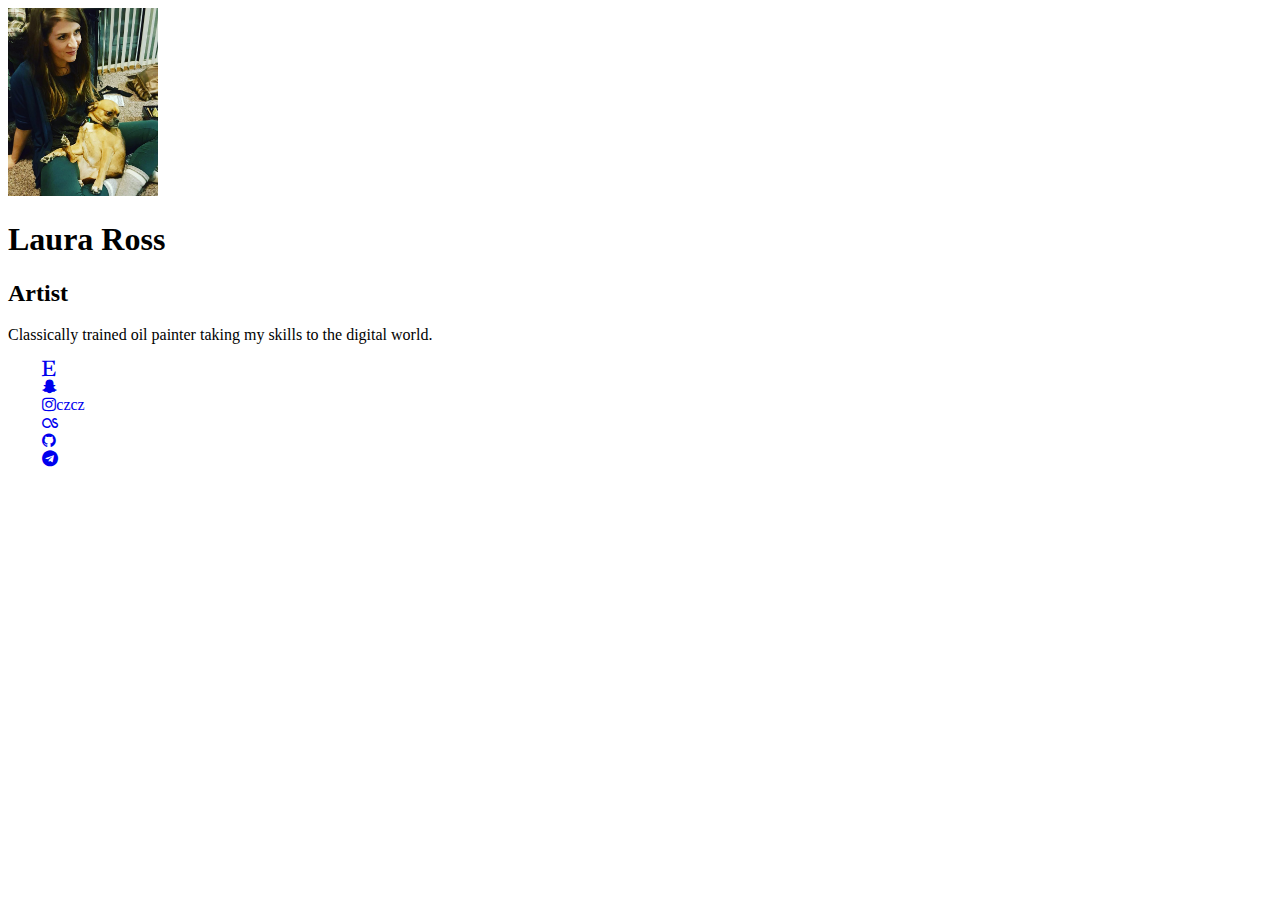
==== student-files/Laura Ross/index.html @ 4d1f46e8 "updated index" ====
<!DOCTYPE html>
<html lang="en">
<head>
    <meta charset="UTF-8">
    <title>Title</title>

    <link rel="stylesheet" href="https://maxcdn.bootstrapcdn.com/font-awesome/4.7.0/css/font-awesome.min.css">

</head>
<body>




<img src="IMGs/meanddog.png" style="width:150px;">



<h1>Laura Ross</h1>
<h2>Artist</h2>
<p>Classically trained oil painter taking my skills to the digital world.</p>



<ul class="fa-ul">
    <li><a href="blank"><i class="fa fa-etsy" aria-hidden="true"></i></a></li>

    <li><a href="blank"><i class="fa fa-snapchat-ghost" aria-hidden="true"></i></a></li>

    <li><a href="blank"><i class="fa fa-instagram" aria-hidden="true">czcz</i></a></li>

    <li><a href="blank"><i class="fa fa-lastfm" aria-hidden="true"></i></a></li>

    <li><a href="blank"><i class="fa fa-github" aria-hidden="true"></i></a></li>

    <li><a href="blank"><i class="fa fa-telegram" aria-hidden="true"></i></a></li>

</ul>

</body>
</html>
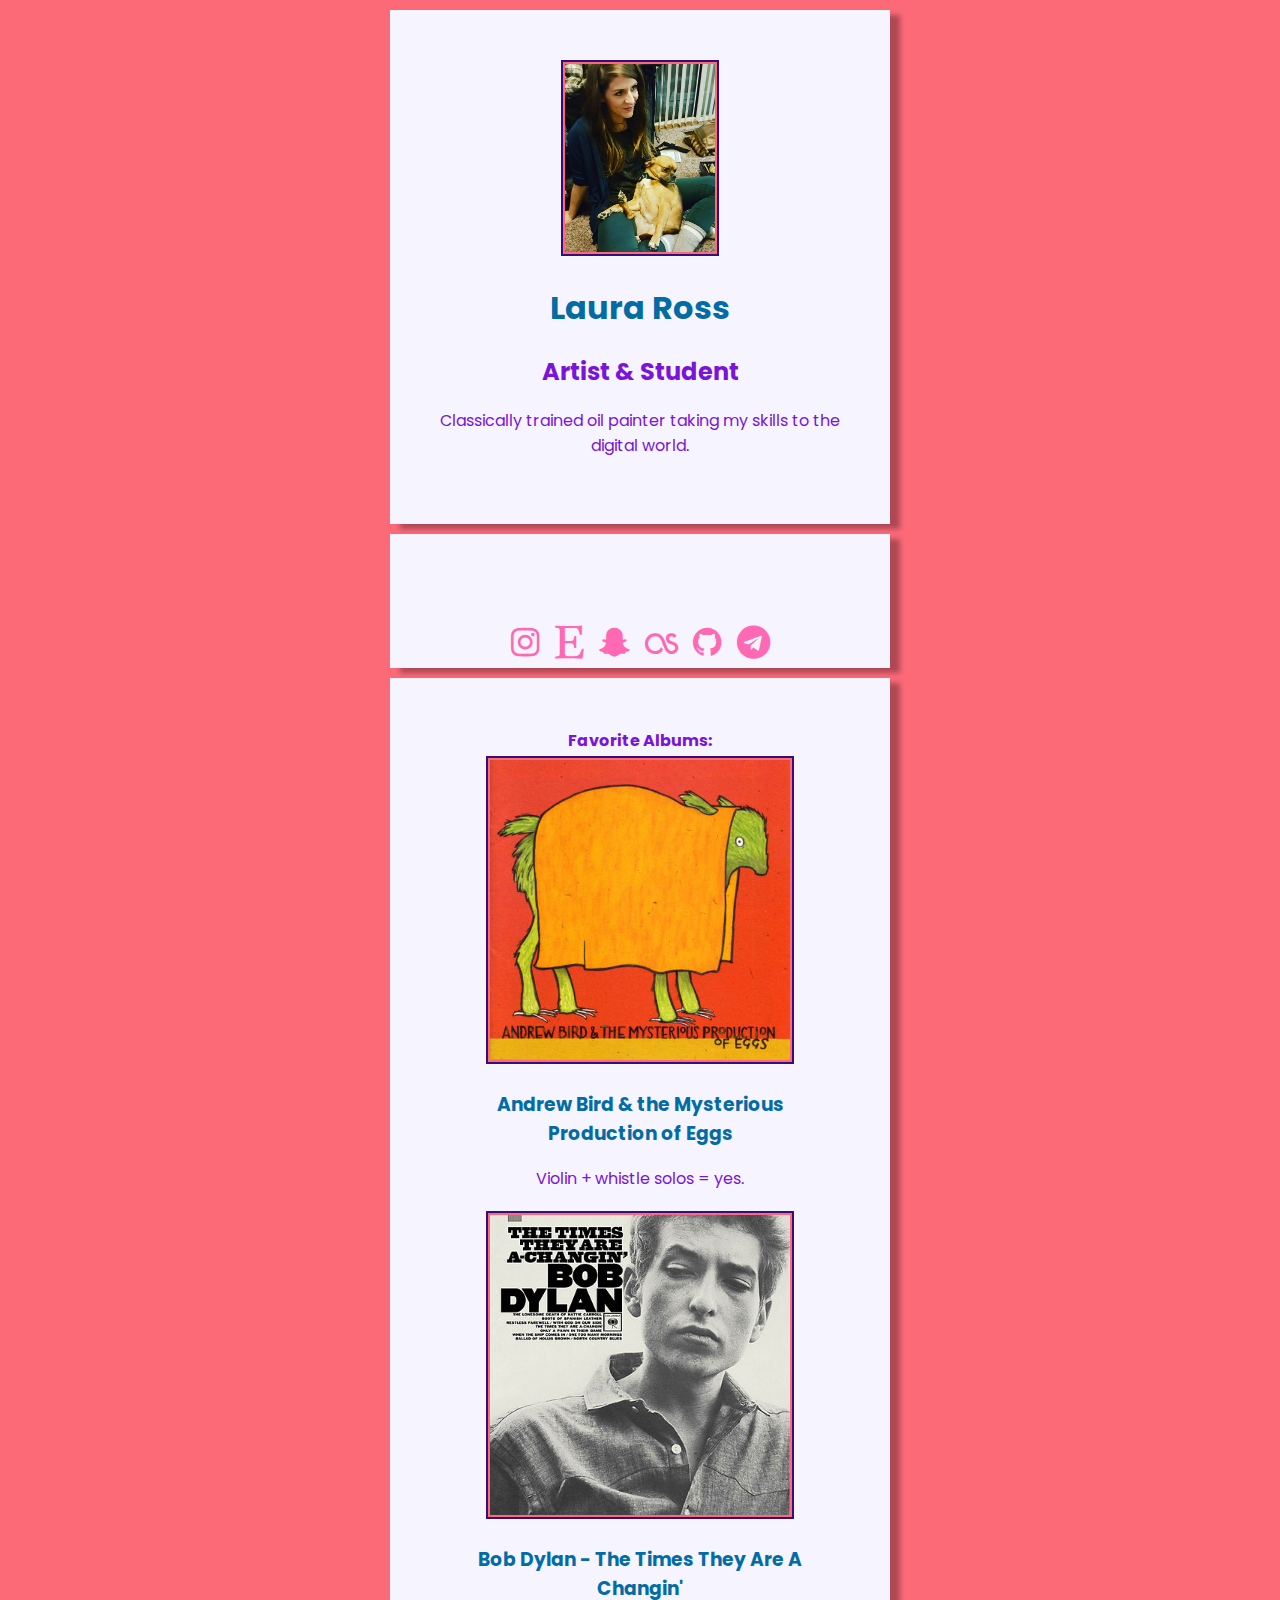
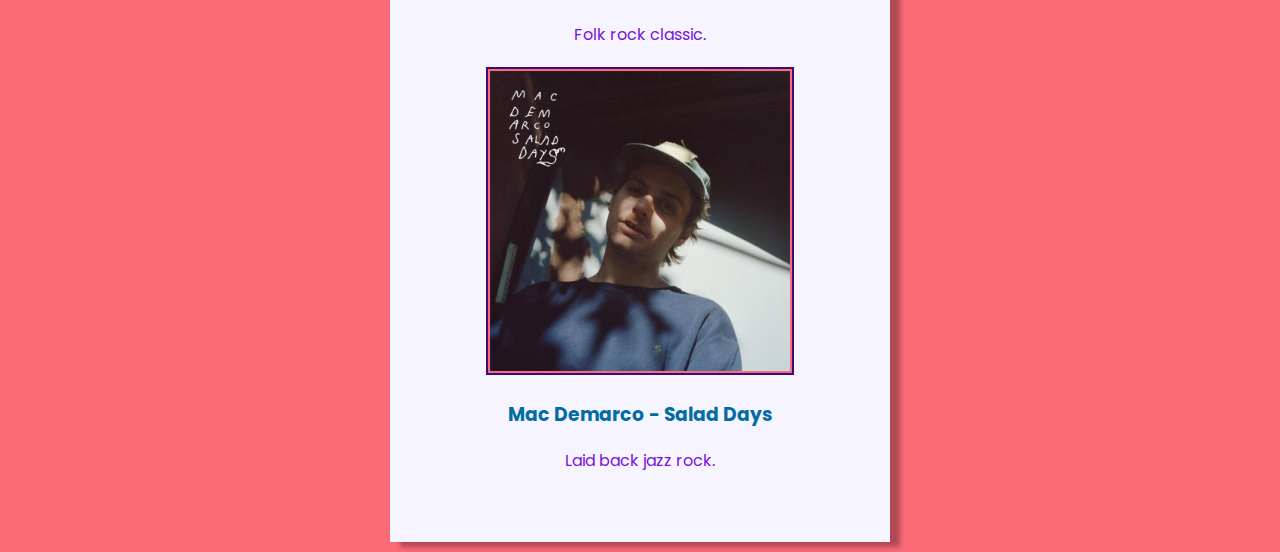
==== commit 2a39a4d5: "added css page" ====
--- a/student-files/Laura Ross/index.html
+++ b/student-files/Laura Ross/index.html
@@ -2,40 +2,82 @@
 <html lang="en">
 <head>
     <meta charset="UTF-8">
-    <title>Title</title>
+    <title>Laura Ross</title>
 
     <link rel="stylesheet" href="https://maxcdn.bootstrapcdn.com/font-awesome/4.7.0/css/font-awesome.min.css">
+    <link href="https://fonts.googleapis.com/css?family=Poppins" rel="stylesheet">
+    <link rel="stylesheet" type="text/css" href="indexstyle.css">
 
 </head>
 <body>
 
 
-
-
-<img src="IMGs/meanddog.png" style="width:150px;">
+    <div class="card"><img src="IMGs/meanddog.png" style="width:150px;">
 
 
 
-<h1>Laura Ross</h1>
-<h2>Artist</h2>
-<p>Classically trained oil painter taking my skills to the digital world.</p>
+        <h1>Laura Ross</h1>
+        <h2>Artist & Student</h2>
+        <p>Classically trained oil painter taking my skills to the digital world.</p></div>
+    <div class="card social"><ul class="fa-ul">
+
+        <li><a href="blank"><i class="fa fa-instagram" aria-hidden="true"></i></a></li>
+
+        <li><a href="blank"><i class="fa fa-etsy" aria-hidden="true"></i></a></li>
+
+        <li><a href="blank"><i class="fa fa-snapchat-ghost" aria-hidden="true"></i></a></li>
+
+        <li><a href="blank"><i class="fa fa-lastfm" aria-hidden="true"></i></a></li>
+
+        <li><a href="blank"><i class="fa fa-github" aria-hidden="true"></i></a></li>
+
+        <li><a href="blank"><i class="fa fa-telegram" aria-hidden="true"></i></a></li>
+
+    </ul></div>
+    <div class="card"><table>
+        <caption><strong>Favorite Albums:</strong></caption>
+        <tbody>
+        <tr>
+            <td>
+                <img src="IMGs/bird.jpg" alt="Andrew Bird" width="300">
+
+                <h3>Andrew Bird & the Mysterious Production of Eggs</h3>
+
+                <p>Violin + whistle solos = yes.</p>
+
+        <tr>
+            <td>
+                <img src="IMGs/bob.jpg" alt="Bob Dylan" width="300">
+
+                <h3>Bob Dylan - The Times They Are A Changin'</h3>
+
+                <p>Folk rock classic.</p>
+            </td>
+        </tr>
+        <tr>
+            <td>
+                <img src="IMGs/mac.jpg" width="300" alt="Mac Demarco">
+
+                <h3>Mac Demarco - Salad Days</h3>
+
+                <p>Laid back jazz rock.</p>
+            </td>
+        </tr>
+        </tbody>
+    </table></div>
 
 
 
-<ul class="fa-ul">
-    <li><a href="blank"><i class="fa fa-etsy" aria-hidden="true"></i></a></li>
 
-    <li><a href="blank"><i class="fa fa-snapchat-ghost" aria-hidden="true"></i></a></li>
 
-    <li><a href="blank"><i class="fa fa-instagram" aria-hidden="true">czcz</i></a></li>
 
-    <li><a href="blank"><i class="fa fa-lastfm" aria-hidden="true"></i></a></li>
 
-    <li><a href="blank"><i class="fa fa-github" aria-hidden="true"></i></a></li>
 
-    <li><a href="blank"><i class="fa fa-telegram" aria-hidden="true"></i></a></li>
 
-</ul>
+
+
+
+
 
 </body>
 </html>--- a/student-files/Laura Ross/indexstyle.css
+++ b/student-files/Laura Ross/indexstyle.css
@@ -0,0 +1,41 @@
+h1 {
+    color: #036ca5;
+    style: bold;
+}
+h3 {
+    color: #036ca5;
+}
+body {
+    font-family: 'Poppins', sans-serif;
+    background-color:#fc6a78;
+    color: #7a15d8;
+}
+a {
+    color: hotpink;
+}
+a:hover {
+    background-color: #fff;
+}
+.card {
+    width: 400px;
+    margin: 10px auto;
+
+    padding: 50px;
+    background-color: #f6f4ff;
+    box-shadow: 10px 5px 5px #af4854;
+    text-align: center;
+}
+img {
+    padding: 2px;
+    border: 2px solid #370c7c;
+    background-color: #fc6a78;
+}
+.social {
+    font-size: 25pt;
+    letter-spacing: 15px;
+}
+li {
+
+    float: left;
+
+}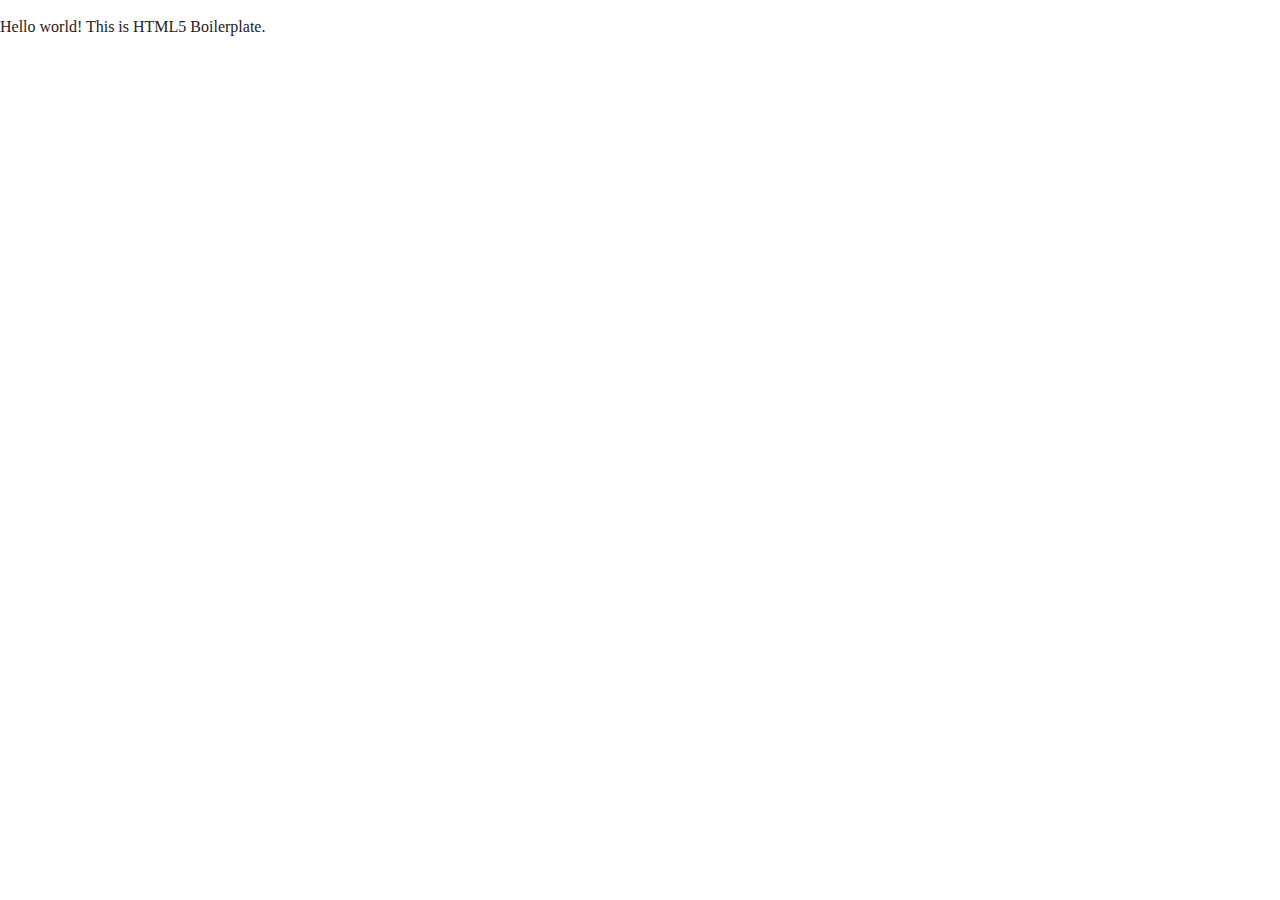
==== commit ddbbaeaf: "worked on index and added apple watch positioning exercise" ====
--- a/student-files/Laura Ross/index.html
+++ b/student-files/Laura Ross/index.html
@@ -1,83 +1,37 @@
-<!DOCTYPE html>
-<html lang="en">
-<head>
-    <meta charset="UTF-8">
-    <title>Laura Ross</title>
+<!doctype html>
+<html class="no-js" lang="">
+    <head>
+        <meta charset="utf-8">
+        <meta http-equiv="x-ua-compatible" content="ie=edge">
+        <title></title>
+        <meta name="description" content="">
+        <meta name="viewport" content="width=device-width, initial-scale=1">
 
-    <link rel="stylesheet" href="https://maxcdn.bootstrapcdn.com/font-awesome/4.7.0/css/font-awesome.min.css">
-    <link href="https://fonts.googleapis.com/css?family=Poppins" rel="stylesheet">
-    <link rel="stylesheet" type="text/css" href="indexstyle.css">
+        <link rel="manifest" href="site.webmanifest">
+        <link rel="apple-touch-icon" href="icon.png">
+        <!-- Place favicon.ico in the root directory -->
 
-</head>
-<body>
+        <link rel="stylesheet" href="css/normalize.css">
+        <link rel="stylesheet" href="css/main.css">
+    </head>
+    <body>
+        <!--[if lte IE 9]>
+            <p class="browserupgrade">You are using an <strong>outdated</strong> browser. Please <a href="https://browsehappy.com/">upgrade your browser</a> to improve your experience and security.</p>
+        <![endif]-->
 
+        <!-- Add your site or application content here -->
+        <p>Hello world! This is HTML5 Boilerplate.</p>
+        <script src="js/vendor/modernizr-3.5.0.min.js"></script>
+        <script src="https://code.jquery.com/jquery-3.2.1.min.js" integrity="sha256-hwg4gsxgFZhOsEEamdOYGBf13FyQuiTwlAQgxVSNgt4=" crossorigin="anonymous"></script>
+        <script>window.jQuery || document.write('<script src="js/vendor/jquery-3.2.1.min.js"><\/script>')</script>
+        <script src="js/plugins.js"></script>
+        <script src="js/main.js"></script>
 
-    <div class="card"><img src="IMGs/meanddog.png" style="width:150px;">
-
-
-
-        <h1>Laura Ross</h1>
-        <h2>Artist & Student</h2>
-        <p>Classically trained oil painter taking my skills to the digital world.</p></div>
-    <div class="card social"><ul class="fa-ul">
-
-        <li><a href="blank"><i class="fa fa-instagram" aria-hidden="true"></i></a></li>
-
-        <li><a href="blank"><i class="fa fa-etsy" aria-hidden="true"></i></a></li>
-
-        <li><a href="blank"><i class="fa fa-snapchat-ghost" aria-hidden="true"></i></a></li>
-
-        <li><a href="blank"><i class="fa fa-lastfm" aria-hidden="true"></i></a></li>
-
-        <li><a href="blank"><i class="fa fa-github" aria-hidden="true"></i></a></li>
-
-        <li><a href="blank"><i class="fa fa-telegram" aria-hidden="true"></i></a></li>
-
-    </ul></div>
-    <div class="card"><table>
-        <caption><strong>Favorite Albums:</strong></caption>
-        <tbody>
-        <tr>
-            <td>
-                <img src="IMGs/bird.jpg" alt="Andrew Bird" width="300">
-
-                <h3>Andrew Bird & the Mysterious Production of Eggs</h3>
-
-                <p>Violin + whistle solos = yes.</p>
-
-        <tr>
-            <td>
-                <img src="IMGs/bob.jpg" alt="Bob Dylan" width="300">
-
-                <h3>Bob Dylan - The Times They Are A Changin'</h3>
-
-                <p>Folk rock classic.</p>
-            </td>
-        </tr>
-        <tr>
-            <td>
-                <img src="IMGs/mac.jpg" width="300" alt="Mac Demarco">
-
-                <h3>Mac Demarco - Salad Days</h3>
-
-                <p>Laid back jazz rock.</p>
-            </td>
-        </tr>
-        </tbody>
-    </table></div>
-
-
-
-
-
-
-
-
-
-
-
-
-
-
-</body>
-</html>+        <!-- Google Analytics: change UA-XXXXX-Y to be your site's ID. -->
+        <script>
+            window.ga=function(){ga.q.push(arguments)};ga.q=[];ga.l=+new Date;
+            ga('create','UA-XXXXX-Y','auto');ga('send','pageview')
+        </script>
+        <script src="https://www.google-analytics.com/analytics.js" async defer></script>
+    </body>
+</html>
--- a/student-files/Laura Ross/css/main.css
+++ b/student-files/Laura Ross/css/main.css
@@ -0,0 +1,290 @@
+/*! HTML5 Boilerplate v6.0.0 | MIT License | https://html5boilerplate.com/ */
+
+/*
+ * What follows is the result of much research on cross-browser styling.
+ * Credit left inline and big thanks to Nicolas Gallagher, Jonathan Neal,
+ * Kroc Camen, and the H5BP dev community and team.
+ */
+
+/* ==========================================================================
+   Base styles: opinionated defaults
+   ========================================================================== */
+
+html {
+    color: #222;
+    font-size: 1em;
+    line-height: 1.4;
+}
+
+/*
+ * Remove text-shadow in selection highlight:
+ * https://twitter.com/miketaylr/status/12228805301
+ *
+ * Vendor-prefixed and regular ::selection selectors cannot be combined:
+ * https://stackoverflow.com/a/16982510/7133471
+ *
+ * Customize the background color to match your design.
+ */
+
+::-moz-selection {
+    background: #b3d4fc;
+    text-shadow: none;
+}
+
+::selection {
+    background: #b3d4fc;
+    text-shadow: none;
+}
+
+/*
+ * A better looking default horizontal rule
+ */
+
+hr {
+    display: block;
+    height: 1px;
+    border: 0;
+    border-top: 1px solid #ccc;
+    margin: 1em 0;
+    padding: 0;
+}
+
+/*
+ * Remove the gap between audio, canvas, iframes,
+ * images, videos and the bottom of their containers:
+ * https://github.com/h5bp/html5-boilerplate/issues/440
+ */
+
+audio,
+canvas,
+iframe,
+img,
+svg,
+video {
+    vertical-align: middle;
+}
+
+/*
+ * Remove default fieldset styles.
+ */
+
+fieldset {
+    border: 0;
+    margin: 0;
+    padding: 0;
+}
+
+/*
+ * Allow only vertical resizing of textareas.
+ */
+
+textarea {
+    resize: vertical;
+}
+
+/* ==========================================================================
+   Browser Upgrade Prompt
+   ========================================================================== */
+
+.browserupgrade {
+    margin: 0.2em 0;
+    background: #ccc;
+    color: #000;
+    padding: 0.2em 0;
+}
+
+/* ==========================================================================
+   Author's custom styles
+   ========================================================================== */
+
+
+
+
+
+
+
+
+
+
+
+
+
+
+
+
+
+/* ==========================================================================
+   Helper classes
+   ========================================================================== */
+
+/*
+ * Hide visually and from screen readers
+ */
+
+.hidden {
+    display: none !important;
+}
+
+/*
+ * Hide only visually, but have it available for screen readers:
+ * https://snook.ca/archives/html_and_css/hiding-content-for-accessibility
+ *
+ * 1. For long content, line feeds are not interpreted as spaces and small width
+ *    causes content to wrap 1 word per line:
+ *    https://medium.com/@jessebeach/beware-smushed-off-screen-accessible-text-5952a4c2cbfe
+ */
+
+.visuallyhidden {
+    border: 0;
+    -webkit-clip-path: inset(50%);
+    clip-path: inset(50%);
+    display: inline-block;
+    height: 1px;
+    margin: -1px;
+    overflow: hidden;
+    padding: 0;
+    width: 1px;
+    white-space: nowrap; /* 1 */
+}
+
+/*
+ * Extends the .visuallyhidden class to allow the element
+ * to be focusable when navigated to via the keyboard:
+ * https://www.drupal.org/node/897638
+ */
+
+.visuallyhidden.focusable:active,
+.visuallyhidden.focusable:focus {
+    clip: auto;
+    -webkit-clip-path: none;
+    clip-path: none;
+    height: auto;
+    margin: 0;
+    overflow: visible;
+    position: static;
+    width: auto;
+    white-space: inherit;
+}
+
+/*
+ * Hide visually and from screen readers, but maintain layout
+ */
+
+.invisible {
+    visibility: hidden;
+}
+
+/*
+ * Clearfix: contain floats
+ *
+ * For modern browsers
+ * 1. The space content is one way to avoid an Opera bug when the
+ *    `contenteditable` attribute is included anywhere else in the document.
+ *    Otherwise it causes space to appear at the top and bottom of elements
+ *    that receive the `clearfix` class.
+ * 2. The use of `table` rather than `block` is only necessary if using
+ *    `:before` to contain the top-margins of child elements.
+ */
+
+.clearfix:before,
+.clearfix:after {
+    content: " "; /* 1 */
+    display: table; /* 2 */
+}
+
+.clearfix:after {
+    clear: both;
+}
+
+/* ==========================================================================
+   EXAMPLE Media Queries for Responsive Design.
+   These examples override the primary ('mobile first') styles.
+   Modify as content requires.
+   ========================================================================== */
+
+@media only screen and (min-width: 35em) {
+    /* Style adjustments for viewports that meet the condition */
+}
+
+@media print,
+       (-webkit-min-device-pixel-ratio: 1.25),
+       (min-resolution: 1.25dppx),
+       (min-resolution: 120dpi) {
+    /* Style adjustments for high resolution devices */
+}
+
+/* ==========================================================================
+   Print styles.
+   Inlined to avoid the additional HTTP request:
+   http://www.phpied.com/delay-loading-your-print-css/
+   ========================================================================== */
+
+@media print {
+    *,
+    *:before,
+    *:after {
+        background: transparent !important;
+        color: #000 !important; /* Black prints faster:
+                                   http://www.sanbeiji.com/archives/953 */
+        box-shadow: none !important;
+        text-shadow: none !important;
+    }
+
+    a,
+    a:visited {
+        text-decoration: underline;
+    }
+
+    a[href]:after {
+        content: " (" attr(href) ")";
+    }
+
+    abbr[title]:after {
+        content: " (" attr(title) ")";
+    }
+
+    /*
+     * Don't show links that are fragment identifiers,
+     * or use the `javascript:` pseudo protocol
+     */
+
+    a[href^="#"]:after,
+    a[href^="javascript:"]:after {
+        content: "";
+    }
+
+    pre {
+        white-space: pre-wrap !important;
+    }
+    pre,
+    blockquote {
+        border: 1px solid #999;
+        page-break-inside: avoid;
+    }
+
+    /*
+     * Printing Tables:
+     * http://css-discuss.incutio.com/wiki/Printing_Tables
+     */
+
+    thead {
+        display: table-header-group;
+    }
+
+    tr,
+    img {
+        page-break-inside: avoid;
+    }
+
+    p,
+    h2,
+    h3 {
+        orphans: 3;
+        widows: 3;
+    }
+
+    h2,
+    h3 {
+        page-break-after: avoid;
+    }
+}
